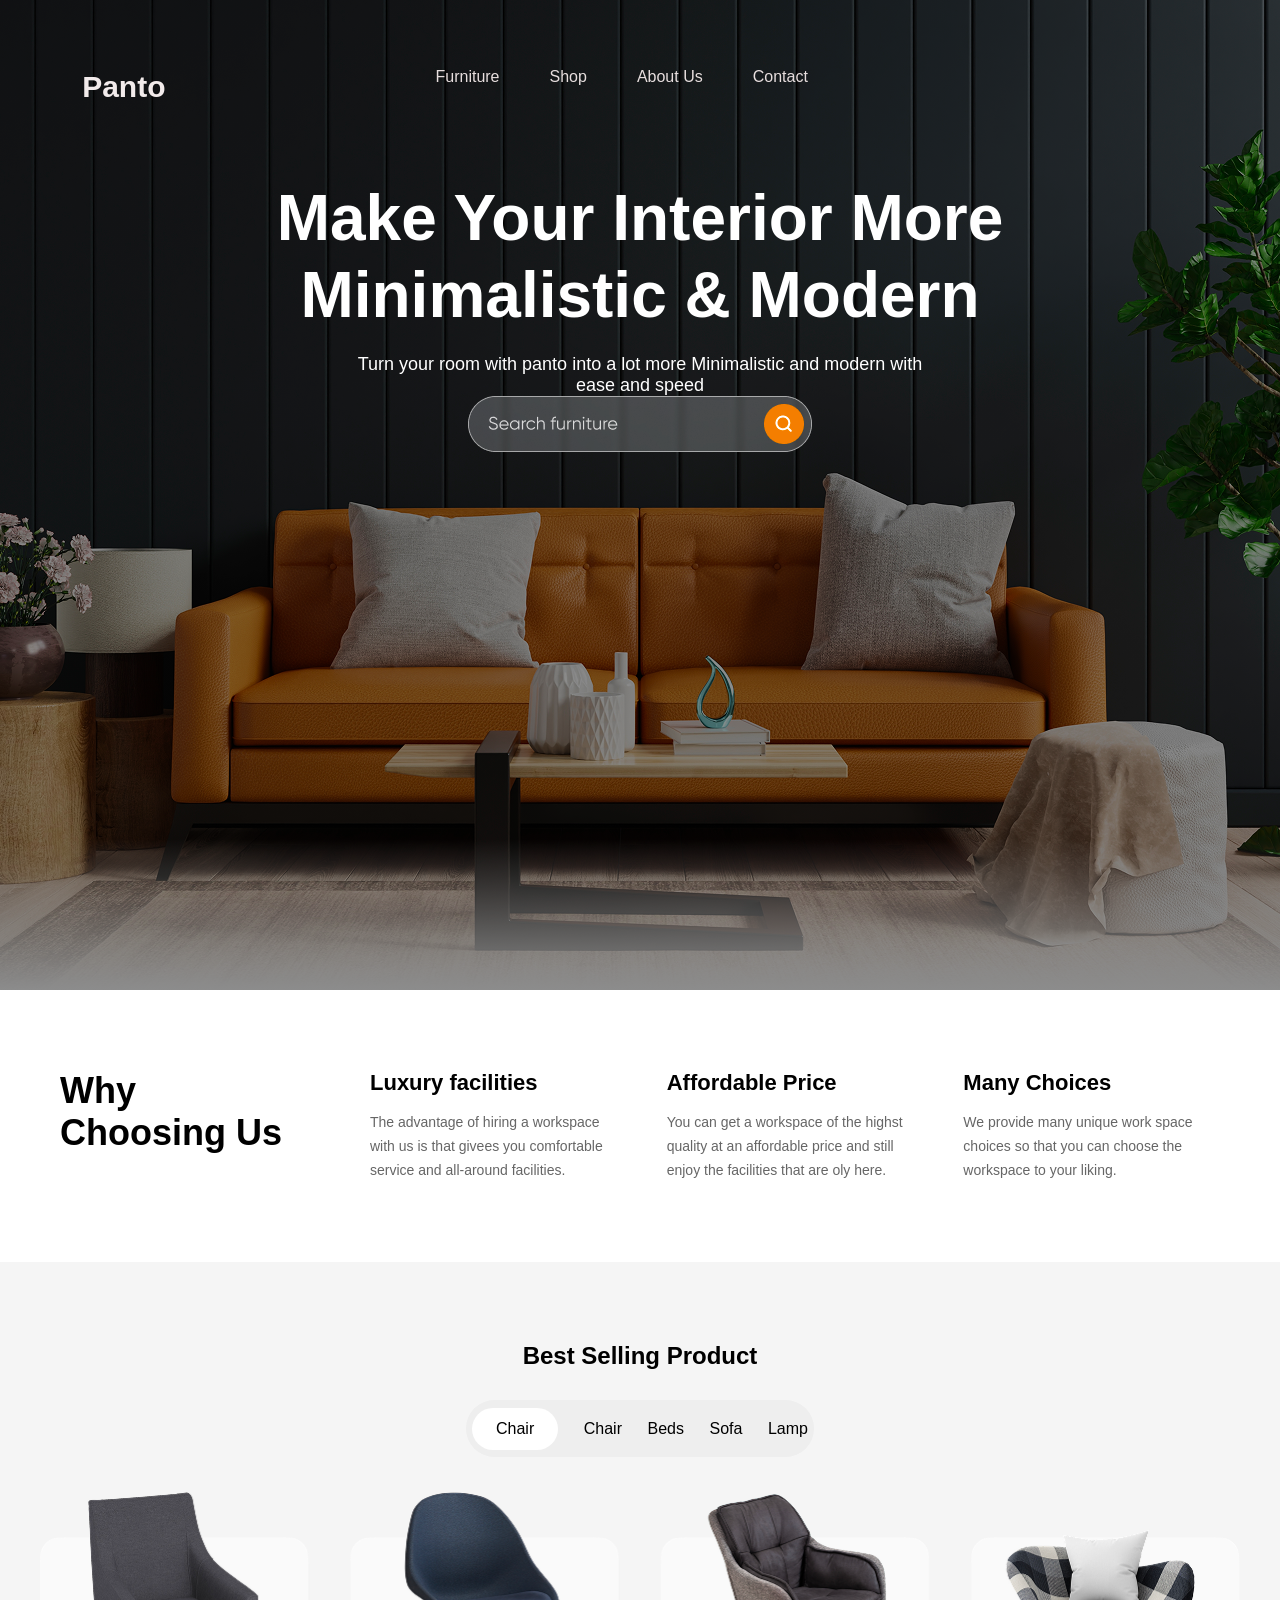
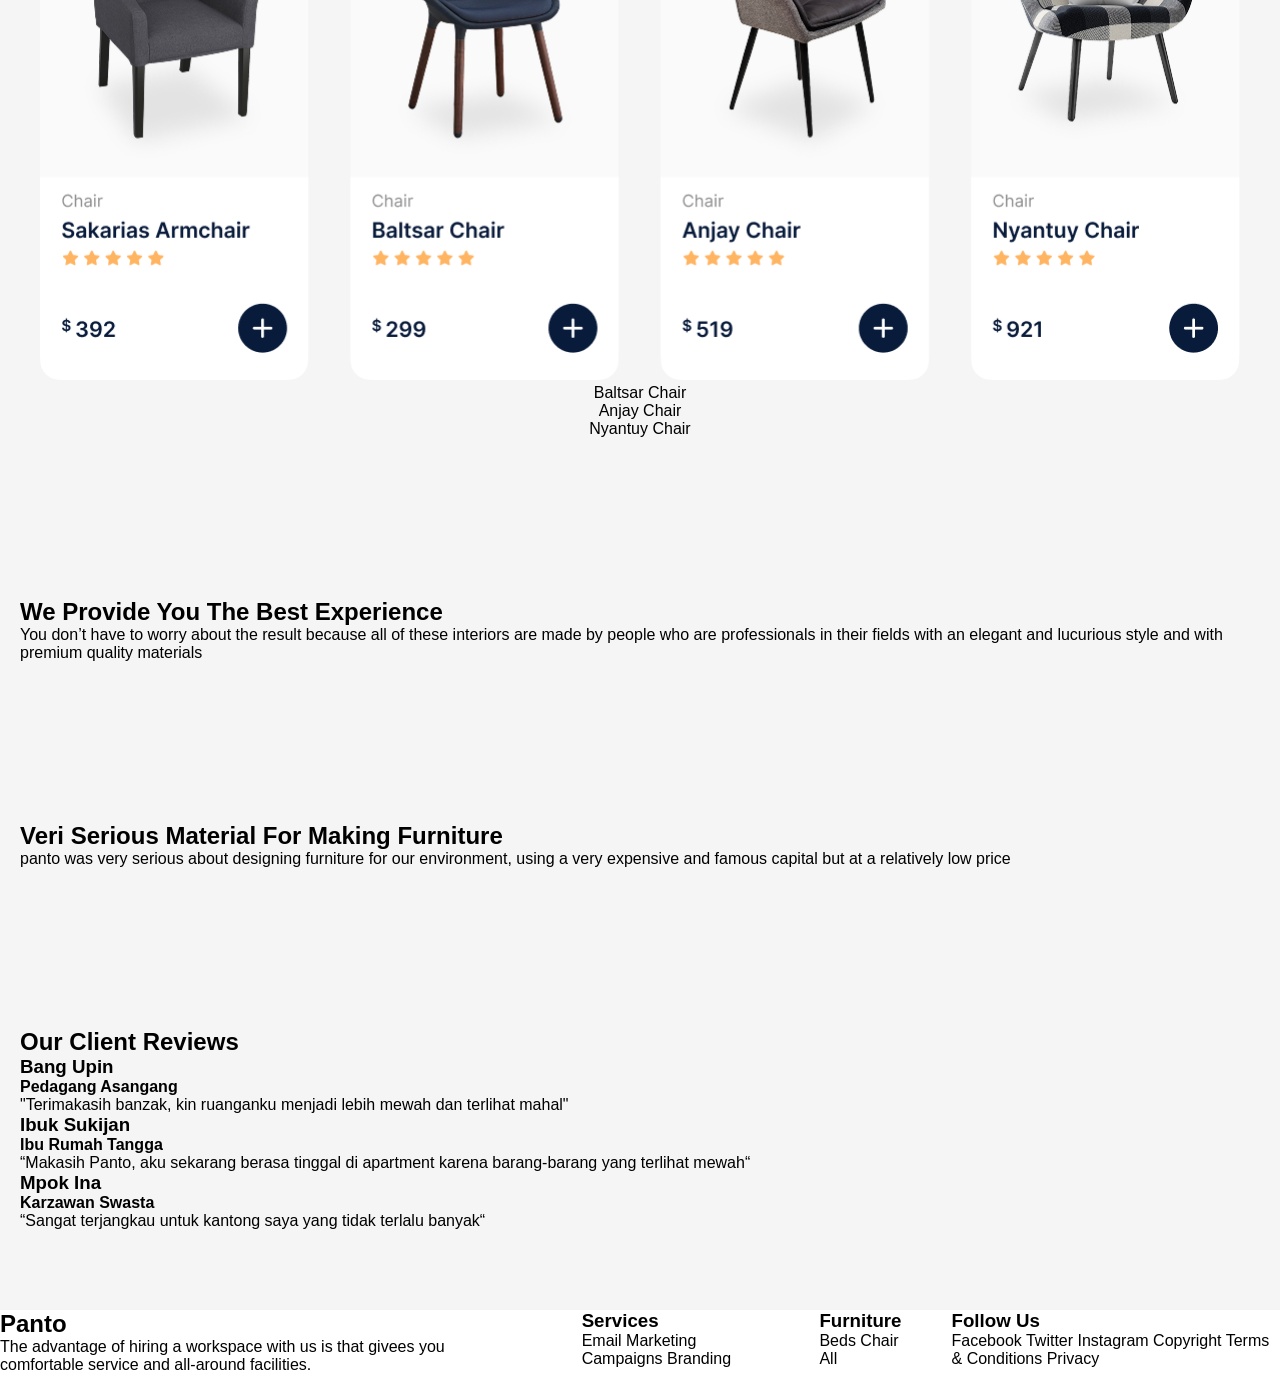
==== landing_page.html @ 66ce8081 "Create hero and products sections" ====
<!DOCTYPE html>
<html lang="en">
<head>
    <meta charset="UTF-8">
    <meta name="viewport" content="width=device-width, initial-scale=1.0">
    <title>Panto</title>
    <link rel="stylesheet" href="style.css">
</head>
<body>

<main>

  <section class="hero">

    <header class="site-header">

      <h2 class="logo">Panto</h2>

      <nav>
        <a href="#">Furniture</a>
        <a href="#">Shop</a>
        <a href="#">About Us</a>
        <a href="#">Contact</a>
      </nav>

    </header>

    <h1>Make Your Interior More Minimalistic & Modern</h1>

    <p>
      Turn your room with panto into a lot more Minimalistic and modern with ease and speed
    </p>

    <div class="hero-search">
      <img src="search.png" alt="Search">
    </div>

  </section>
  
  <section class="why">
        <h2>Why Choosing Us</h2>
    <div class="why-container">
    <div>
        <h3>Luxury facilities</h3>
        <p>The advantage of hiring a workspace with us is that givees you comfortable service and all-around facilities.</p>
    </div>
    <div>
        <h3>Affordable Price</h3>
        <p>You can get a workspace of the highst quality at an affordable price and still enjoy the facilities that are oly here.</p>
    </div>
    <div>
        <h3>Many Choices</h3>
        <p>We provide many unique work space choices so that you can choose the workspace to your liking.</p>
    </div>
  </section>
  <section class="products">
        <h2>Best Selling Product</h2>
    <div class="products-categories">
    <span class="active">Chair</span>
    <span>Chair</span>
    <span>Beds</span>
    <span>Sofa</span>
    <span>Lamp</span>
  </div>
    <div class="products-image">
    <img src="chairs.png" alt="Products">
  </div>
  <div class="product-card">
      <p>Baltsar Chair</p>
    </div>

    <div class="product-card">
      <p>Anjay Chair</p>
    </div>

    <div class="product-card">
      <p>Nyantuy Chair</p>
    </div>
  </div>
</section>
  </section>
  <section class="experience">
        <h2>We Provide You The Best Experience</h2>
    <div class="experience-container">
        <p>You don’t have to worry about the result because all of these interiors are made by people who are professionals in their fields with an elegant and lucurious style and with premium quality materials</p>
    </div>
    </section>
  <section class="materials">
        <h2>Veri Serious Material For Making Furniture</h2>
    <div class="materials-container">
        <p>panto was very serious about designing furniture for our environment, using a very expensive and famous capital but at a relatively low price</p>
    </div>
</section>
  <section class="testimonials">
        <h2>Our Client Reviews</h2>
    <div class="testimonials-container">
    <div class="testimonial-card">
        <h3>Bang Upin</h3>
    <h4>Pedagang Asangang</h4>
        <p>"Terimakasih banzak, kin ruanganku menjadi lebih mewah dan terlihat mahal"</p>
    </div>
     <div class="testimonial-card">
        <h3>Ibuk Sukijan</h3>
        <h4>Ibu Rumah Tangga</h4>
        <p>“Makasih Panto, aku sekarang berasa tinggal di apartment karena barang-barang yang terlihat mewah“</p>
   </div>
        <div class="testimonial-card">
        <h3>Mpok Ina</h3>
        <h4>Karzawan Swasta</h4>
        <p>“Sangat terjangkau untuk kantong saya yang tidak terlalu banyak“</p>
    </div>
    </div>
    </section>
    
</main>

<footer>
<div class="footer-container">
<div class="footer-column">   
    <h2>Panto</h2>
    <p>The advantage of hiring a workspace with us is that givees you comfortable service and all-around facilities.</p> 
</div>
<div class="footer-column">
    <h3>Services</h3>
    <p>Email
       Marketing
       Campaigns 
       Branding
    </p>
</div>
 <div class="footer-column">  
<h3>Furniture</h3>
    <p>Beds
       Chair
       All
    </p>
</div>    
<div class="footer-column">  
    <h3>Follow Us</h3>
    <p>Facebook
    Twitter
    Instagram
    Copyright
    Terms & Conditions
    Privacy
    </p>
</div> 
</div> 
</footer>

</body>
</html>
---- style.css ----
* {
  margin: 0;
  padding: 0;
  box-sizing: border-box;
}

body {
  font-family: Arial, sans-serif;
}

.logo {
  font-size: 30px;
  font-weight: bold;
  color: rgb(242, 235, 235);
  position: relative;
  top: 10px;
  left: -330px;
  
}

.site-header {
  position: absolute;
  top: 60px;
  left: -10;
  width: 100%;
  display: flex;
  justify-content: center;
  align-items: center;
  padding: 0 80px;
  z-index: 10;
}

.site-header nav {
  display: flex;
  gap: 50px;
  position: relative;
  left: -60px;
}

.site-header a {
  text-decoration: none;
  color: rgb(231, 222, 222);
  font-size: 16px;
}

.hero {
  position: relative;

  background-image: linear-gradient(
      rgba(0, 0, 0, 0.45),
      rgba(0, 0, 0, 0.45)
    ),
    url("hero.png");

  background-size: 120;
  background-position: center bottom;

  color: white;
  text-align: center;

  min-height: 110vh;

  display: flex;
  flex-direction: column;
  justify-content: flex-start;
  align-items: center;

  padding-top: 180px;
}

.hero h1 {
  font-size: 64px;
  max-width: 800px;
  margin: 0 auto;
  line-height: 1.2;
}

.hero p {
  margin-top: 20px;
  font-size: 18px;
  max-width: 600px;
  margin-left: auto;
  margin-right: auto;
}

.why {
  padding: 80px 60px;
  background-color: white;
  display: flex;
  align-items: flex-start;
  gap: 60px;
}

.why h2 {
  font-size: 36px;
  width: 250px;
  text-align: left;
}

.why-container h3 {
  margin-bottom: 15px;
  font-size: 22px;
}

.why-container {
  display: flex;
  gap: 40px;
  flex: 1;
  margin-top: 0;
}

.why-container div {
  background-color: transparent;
  padding: 0;
  border-radius: 0;
  flex: 1;
}

.why-container p {
  font-size: 14px;
  line-height: 1.7;
  color: #666;
}

.products {
  padding: 80px 20px;
  background-color: #f5f5f5;
  text-align: center;
}

.products-categories {
  display: flex;
  justify-content: space-between;
  align-items: center;
  width: 348px;
  height: 57px;
  background-color: #eeeeee;
  margin: 30px auto;
  padding: 6px;
  border-radius: 50px;
}

.products-categories .active {
  background-color: white;
  padding: 12px 24px;
  border-radius: 30px;
}

.products-image img {
  width: 100%;
  max-width: 1200px;
}

.experience {
  padding: 80px 20px;
  background-color: #f5f5f5;
}

.materials {
  padding: 80px 20px;
  background-color: #f5f5f5;
}

.testimonials {
  padding: 80px 20px;
  background-color: #f5f5f5;
}

.footer-container {
  display: flex;
  gap: 50px;
}
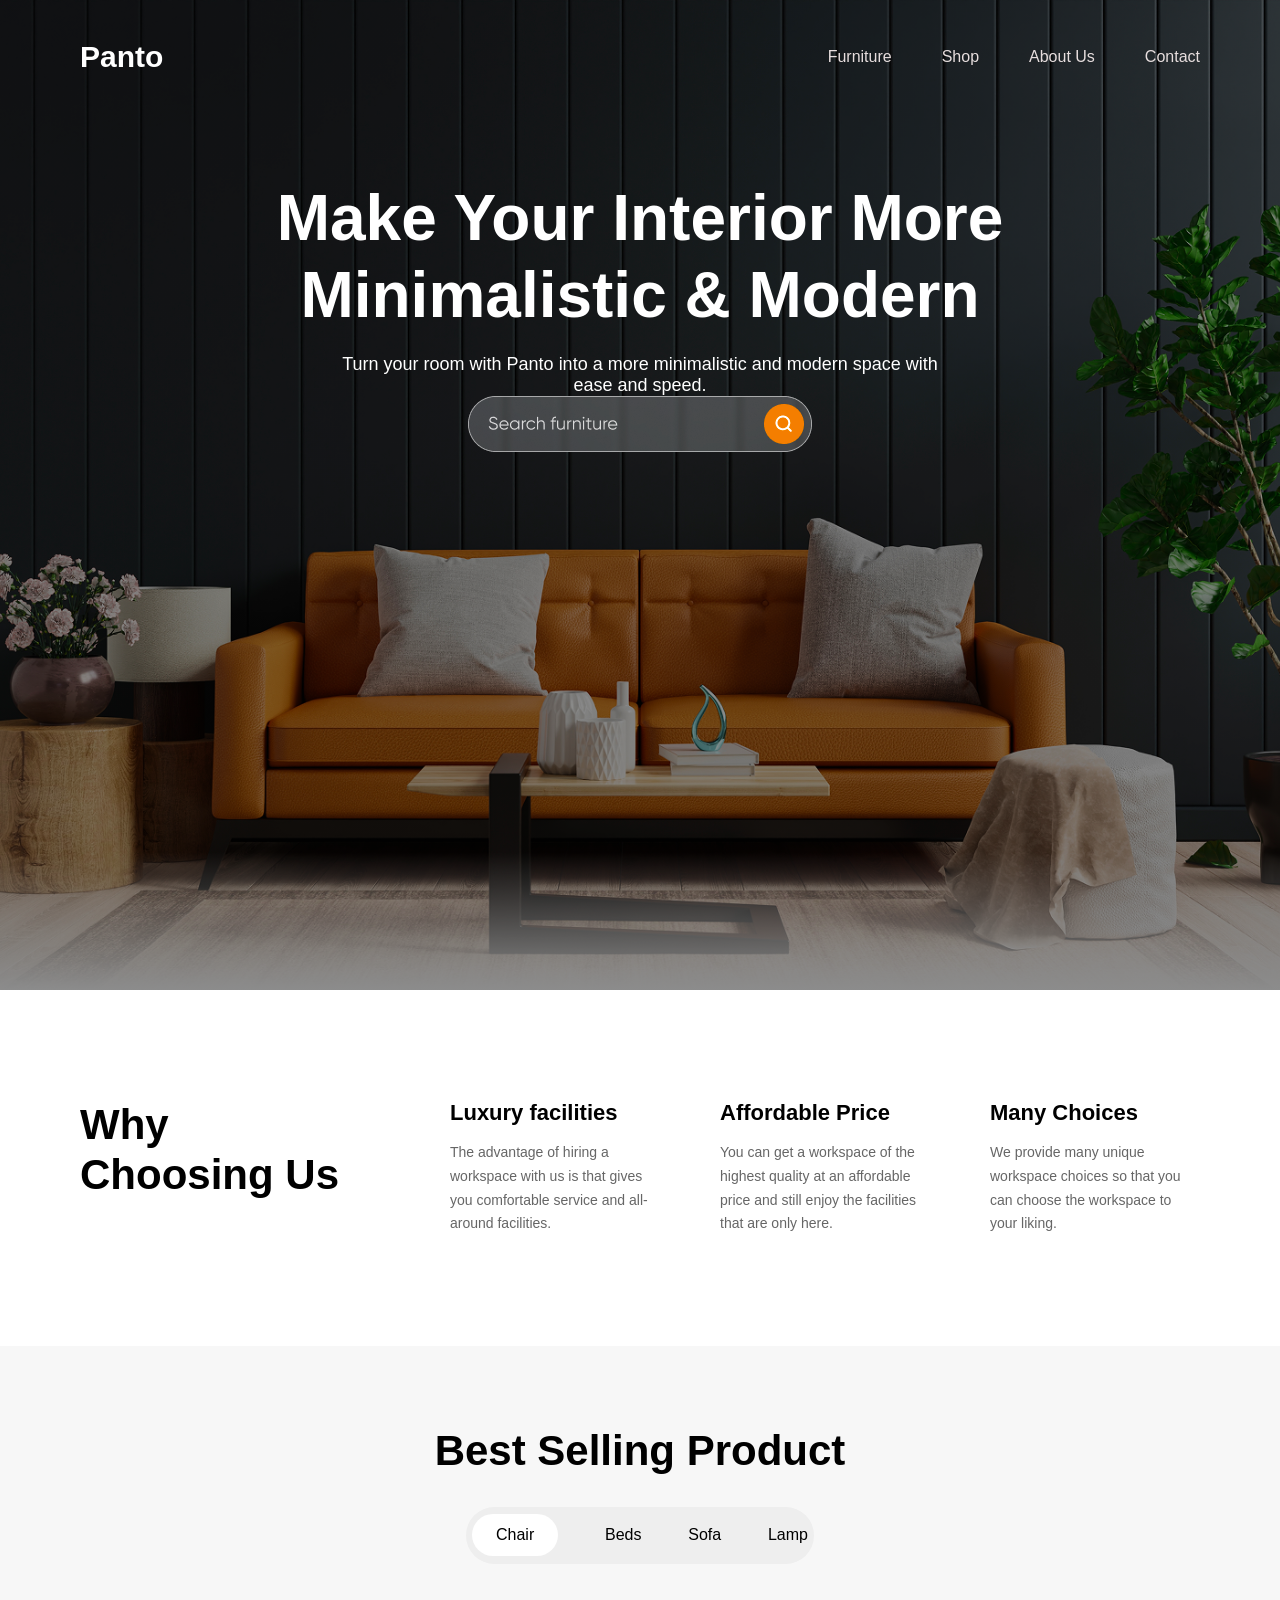
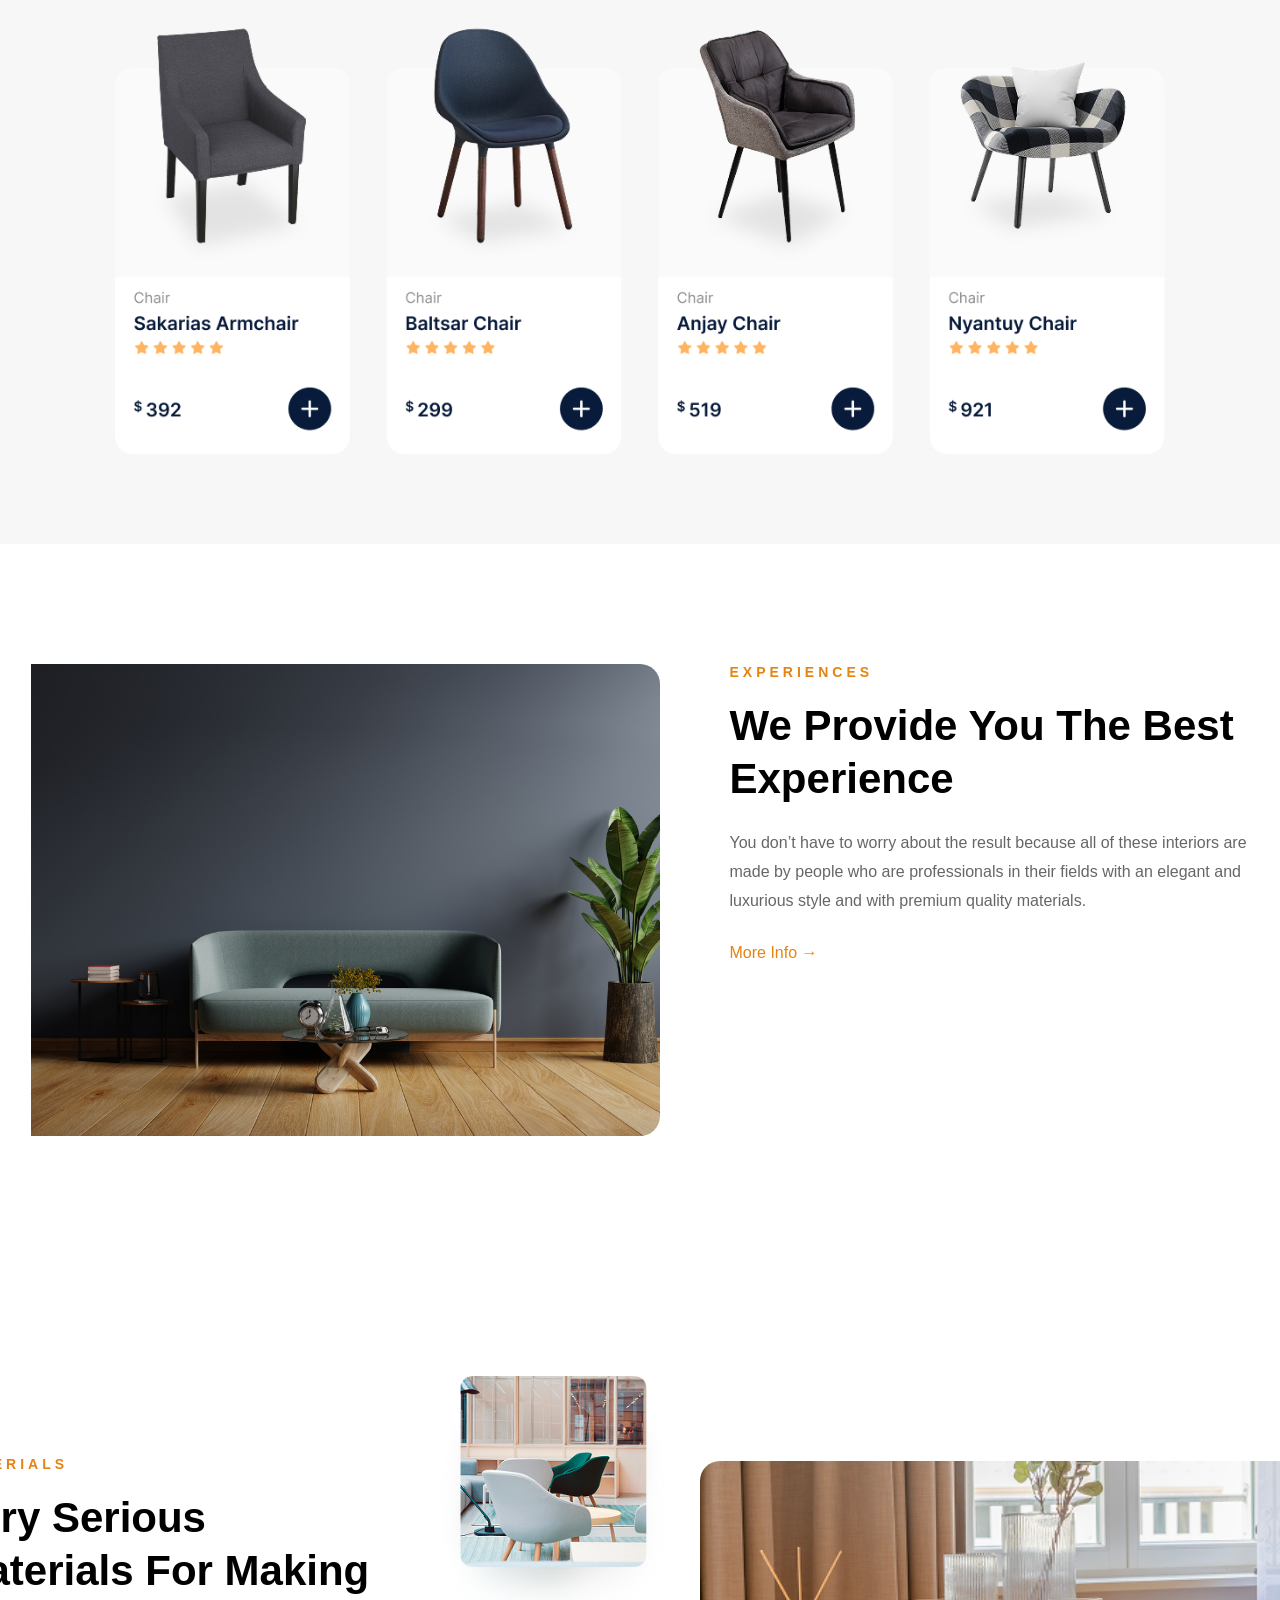
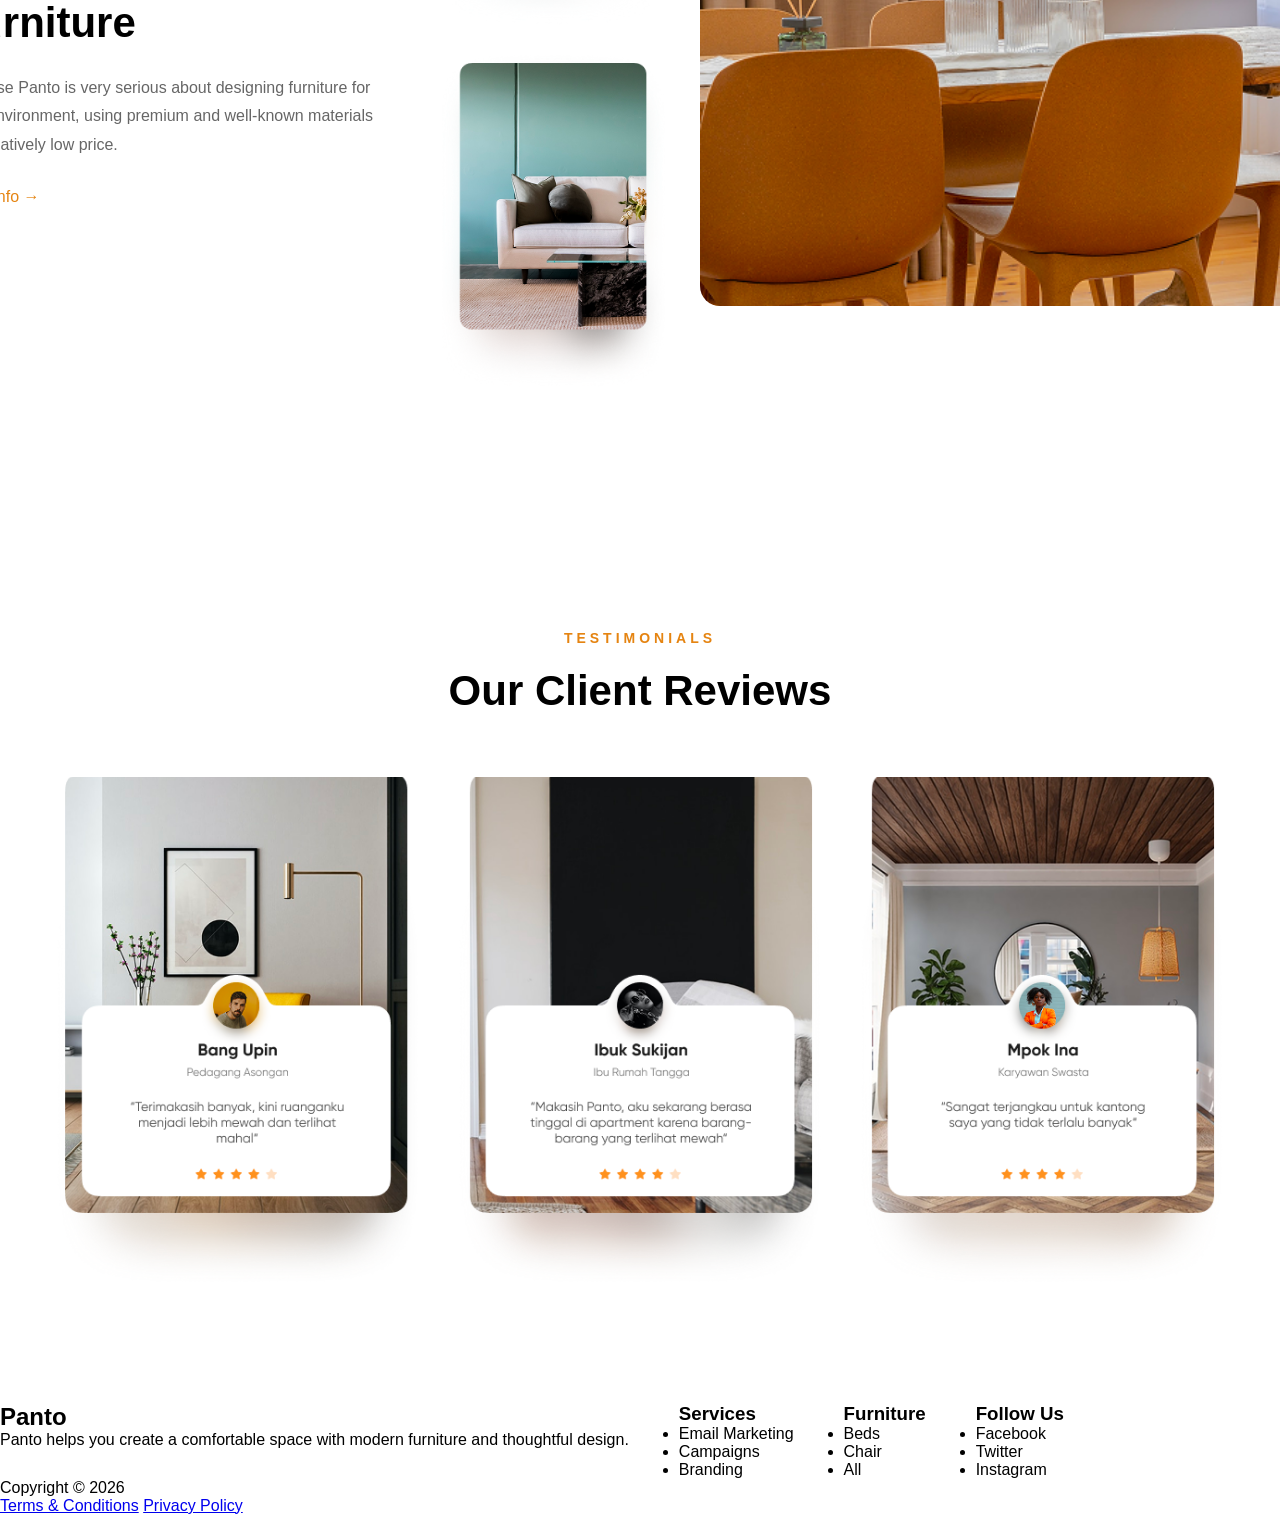
==== commit 5c8b81bd: "Build responsive Panto landing sections" ====
--- a/landing_page.html
+++ b/landing_page.html
@@ -28,7 +28,7 @@
     <h1>Make Your Interior More Minimalistic & Modern</h1>
 
     <p>
-      Turn your room with panto into a lot more Minimalistic and modern with ease and speed
+      Turn your room with Panto into a more minimalistic and modern space with ease and speed.
     </p>
 
     <div class="hero-search">
@@ -38,114 +38,125 @@
   </section>
   
   <section class="why">
-        <h2>Why Choosing Us</h2>
-    <div class="why-container">
+  <h2>Why Choosing Us</h2>
+
+  <div class="why-container">
     <div>
-        <h3>Luxury facilities</h3>
-        <p>The advantage of hiring a workspace with us is that givees you comfortable service and all-around facilities.</p>
+      <h3>Luxury facilities</h3>
+      <p>The advantage of hiring a workspace with us is that gives you comfortable service and all-around facilities.</p>
     </div>
+
     <div>
-        <h3>Affordable Price</h3>
-        <p>You can get a workspace of the highst quality at an affordable price and still enjoy the facilities that are oly here.</p>
+      <h3>Affordable Price</h3>
+      <p>You can get a workspace of the highest quality at an affordable price and still enjoy the facilities that are only here.</p>
     </div>
+
     <div>
-        <h3>Many Choices</h3>
-        <p>We provide many unique work space choices so that you can choose the workspace to your liking.</p>
+      <h3>Many Choices</h3>
+      <p>We provide many unique workspace choices so that you can choose the workspace to your liking.</p>
     </div>
-  </section>
+  </div>
+</section>
   <section class="products">
-        <h2>Best Selling Product</h2>
-    <div class="products-categories">
+  <h2>Best Selling Product</h2>
+
+  <div class="products-categories">
     <span class="active">Chair</span>
-    <span>Chair</span>
     <span>Beds</span>
     <span>Sofa</span>
     <span>Lamp</span>
   </div>
-    <div class="products-image">
+
+  <div class="products-image">
     <img src="chairs.png" alt="Products">
   </div>
-  <div class="product-card">
-      <p>Baltsar Chair</p>
+</section>
+  <section class="experience">
+  <div class="experience-image">
+    <img src="experience.jpg" alt="Interior with sofa">
+  </div>
+
+  <div class="experience-content">
+    <span>EXPERIENCES</span>
+    <h2>We Provide You The Best Experience</h2>
+    <p>You don’t have to worry about the result because all of these interiors are made by people who are professionals in their fields with an elegant and luxurious style and with premium quality materials.</p>
+    <a href="#">More Info →</a>
+  </div>
+</section>
+  <section class="materials">
+  <div class="materials-content">
+    <span>MATERIALS</span>
+    <h2>Very Serious Materials For Making Furniture</h2>
+    <p>Because Panto is very serious about designing furniture for your environment, using premium and well-known materials at a relatively low price.</p>
+    <a href="#">More Info →</a>
+  </div>
+
+  <div class="materials-images">
+    <div class="materials-small-images">
+      <img src="materials_white_chair.png" alt="White chair interior">
+      <img src="materials_sofa.png" alt="Sofa interior">
     </div>
 
-    <div class="product-card">
-      <p>Anjay Chair</p>
-    </div>
-
-    <div class="product-card">
-      <p>Nyantuy Chair</p>
-    </div>
+    <img class="materials-large-image" src="materials_brown_chair.png" alt="Dining room with brown chairs">
   </div>
 </section>
-  </section>
-  <section class="experience">
-        <h2>We Provide You The Best Experience</h2>
-    <div class="experience-container">
-        <p>You don’t have to worry about the result because all of these interiors are made by people who are professionals in their fields with an elegant and lucurious style and with premium quality materials</p>
-    </div>
-    </section>
-  <section class="materials">
-        <h2>Veri Serious Material For Making Furniture</h2>
-    <div class="materials-container">
-        <p>panto was very serious about designing furniture for our environment, using a very expensive and famous capital but at a relatively low price</p>
-    </div>
-</section>
-  <section class="testimonials">
-        <h2>Our Client Reviews</h2>
-    <div class="testimonials-container">
-    <div class="testimonial-card">
-        <h3>Bang Upin</h3>
-    <h4>Pedagang Asangang</h4>
-        <p>"Terimakasih banzak, kin ruanganku menjadi lebih mewah dan terlihat mahal"</p>
-    </div>
-     <div class="testimonial-card">
-        <h3>Ibuk Sukijan</h3>
-        <h4>Ibu Rumah Tangga</h4>
-        <p>“Makasih Panto, aku sekarang berasa tinggal di apartment karena barang-barang yang terlihat mewah“</p>
-   </div>
-        <div class="testimonial-card">
-        <h3>Mpok Ina</h3>
-        <h4>Karzawan Swasta</h4>
-        <p>“Sangat terjangkau untuk kantong saya yang tidak terlalu banyak“</p>
-    </div>
-    </div>
-    </section>
+ <section class="testimonials">
+  <span>TESTIMONIALS</span>
+  <h2>Our Client Reviews</h2>
+
+  <div class="testimonials-container">
+    <img src="testimonials_bang_upin.png" alt="Bang Upin review">
+    <img src="testimonials_ibuk_sukijan.png" alt="Ibuk Sukijan review">
+    <img src="testimonials_mpok_ina.png" alt="Mpok Ina review">
+  </div>
+</section> 
     
 </main>
 
 <footer>
 <div class="footer-container">
 <div class="footer-column">   
-    <h2>Panto</h2>
-    <p>The advantage of hiring a workspace with us is that givees you comfortable service and all-around facilities.</p> 
+  <h2>Panto</h2>
+  <p>Panto helps you create a comfortable space with modern furniture and thoughtful design.</p> 
 </div>
 <div class="footer-column">
-    <h3>Services</h3>
-    <p>Email
-       Marketing
-       Campaigns 
-       Branding
-    </p>
+  <h3>Services</h3>
+
+  <ul>
+    <li>Email Marketing</li>
+    <li>Campaigns</li>
+    <li>Branding</li>
+  </ul>
 </div>
  <div class="footer-column">  
-<h3>Furniture</h3>
-    <p>Beds
-       Chair
-       All
-    </p>
-</div>    
+  <h3>Furniture</h3>
+
+  <ul>
+    <li>Beds</li>
+    <li>Chair</li>
+    <li>All</li>
+  </ul>
+</div>
 <div class="footer-column">  
-    <h3>Follow Us</h3>
-    <p>Facebook
-    Twitter
-    Instagram
-    Copyright
-    Terms & Conditions
-    Privacy
-    </p>
+  <h3>Follow Us</h3>
+
+  <ul>
+    <li>Facebook</li>
+    <li>Twitter</li>
+    <li>Instagram</li>
+  </ul>
+</div>
 </div> 
-</div> 
+
+<div class="footer-bottom">
+  <p>Copyright © 2026</p>
+
+  <div>
+    <a href="#">Terms & Conditions</a>
+    <a href="#">Privacy Policy</a>
+  </div>
+</div>
+
 </footer>
 
 </body>
--- a/style.css
+++ b/style.css
@@ -8,33 +8,27 @@
   font-family: Arial, sans-serif;
 }
 
+.site-header {
+  position: absolute;
+  top: 40px;
+  left: 0;
+  width: 100%;
+  padding: 0 80px;
+  display: flex;
+  justify-content: space-between;
+  align-items: center;
+  z-index: 10;
+}
+
 .logo {
   font-size: 30px;
   font-weight: bold;
-  color: rgb(242, 235, 235);
-  position: relative;
-  top: 10px;
-  left: -330px;
-  
-}
-
-.site-header {
-  position: absolute;
-  top: 60px;
-  left: -10;
-  width: 100%;
-  display: flex;
-  justify-content: center;
-  align-items: center;
-  padding: 0 80px;
-  z-index: 10;
+  color: white;
 }
 
 .site-header nav {
   display: flex;
   gap: 50px;
-  position: relative;
-  left: -60px;
 }
 
 .site-header a {
@@ -52,7 +46,7 @@
     ),
     url("hero.png");
 
-  background-size: 120;
+  background-size: cover;
   background-position: center bottom;
 
   color: white;
@@ -83,17 +77,20 @@
   margin-right: auto;
 }
 
+
+
 .why {
-  padding: 80px 60px;
+  padding: 110px 80px;
   background-color: white;
   display: flex;
   align-items: flex-start;
-  gap: 60px;
+  gap: 90px;
 }
 
 .why h2 {
-  font-size: 36px;
-  width: 250px;
+  font-size: 42px;
+  line-height: 1.2;
+  width: 280px;
   text-align: left;
 }
 
@@ -104,7 +101,7 @@
 
 .why-container {
   display: flex;
-  gap: 40px;
+  gap: 60px;
   flex: 1;
   margin-top: 0;
 }
@@ -123,9 +120,15 @@
 }
 
 .products {
-  padding: 80px 20px;
-  background-color: #f5f5f5;
+  padding: 80px 20px 90px;
+  background-color: #f7f7f7;
   text-align: center;
+}
+
+.products h2 {
+  font-size: 42px;
+  line-height: 1.2;
+  margin-bottom: 30px;
 }
 
 .products-categories {
@@ -135,7 +138,7 @@
   width: 348px;
   height: 57px;
   background-color: #eeeeee;
-  margin: 30px auto;
+  margin: 0 auto 60px;
   padding: 6px;
   border-radius: 50px;
 }
@@ -148,22 +151,170 @@
 
 .products-image img {
   width: 100%;
-  max-width: 1200px;
+  max-width: 1050px;
+  display: block;
+  margin: 0 auto;
 }
 
 .experience {
-  padding: 80px 20px;
-  background-color: #f5f5f5;
+  padding: 120px 80px;
+  background-color: white;
+  display: flex;
+  align-items: flex-start;
+  justify-content: center;
+  gap: 70px;
+}
+
+.experience-image {
+  flex: 0 0 629px;
+}
+
+.experience-image img {
+  width: 100%;
+  max-width: 629px;
+  display: block;
+  border-radius: 0 20px 20px 0;
+}
+
+.experience-content {
+  flex: 0 0 520px;
+}
+
+.experience-content span {
+  display: block;
+  margin-bottom: 20px;
+  color: #e58411;
+  font-size: 14px;
+  font-weight: bold;
+  letter-spacing: 4px;
+}
+
+.experience-content h2 {
+  font-size: 42px;
+  line-height: 1.25;
+  margin-bottom: 24px;
+}
+
+.experience-content p {
+  font-size: 16px;
+  line-height: 1.8;
+  color: #666;
+  margin-bottom: 28px;
+}
+
+.experience-content a {
+  color: #e58411;
+  text-decoration: none;
+  font-size: 16px;
 }
 
 .materials {
-  padding: 80px 20px;
-  background-color: #f5f5f5;
+  padding: 120px 40px;
+  background-color: white;
+  display: flex;
+  align-items: flex-start;
+  justify-content: center;
+  gap: 60px;
+}
+
+.materials-content {
+  flex: 0 0 430px;
+  padding-top: 80px;
+}
+
+.materials-content span {
+  display: block;
+  margin-bottom: 20px;
+  color: #e58411;
+  font-size: 14px;
+  font-weight: bold;
+  letter-spacing: 4px;
+}
+
+.materials-content h2 {
+  font-size: 42px;
+  line-height: 1.25;
+  margin-bottom: 24px;
+}
+
+.materials-content p {
+  font-size: 16px;
+  line-height: 1.8;
+  color: #666;
+  margin-bottom: 28px;
+}
+
+.materials-content a {
+  color: #e58411;
+  text-decoration: none;
+  font-size: 16px;
+}
+
+.materials-images {
+  display: flex;
+  align-items: center;
+  gap: 35px;
+}
+
+.materials-small-images {
+  display: flex;
+  flex-direction: column;
+  gap: 26px;
+}
+
+.materials-small-images img:first-child {
+  width: 223px;
+  height: 250px;
+  object-fit: cover;
+  border-radius: 16px;
+}
+
+.materials-small-images img:last-child {
+  width: 223px;
+  height: 338px;
+  object-fit: cover;
+  border-radius: 16px;
+}
+
+.materials-large-image {
+  width: 629px;
+  height: 445px;
+  object-fit: cover;
+  border-radius: 20px 0 0 20px;
 }
 
 .testimonials {
-  padding: 80px 20px;
-  background-color: #f5f5f5;
+  padding: 120px 40px;
+  background-color: white;
+  text-align: center;
+}
+
+.testimonials > span {
+  display: block;
+  margin-bottom: 20px;
+  color: #e58411;
+  font-size: 14px;
+  font-weight: bold;
+  letter-spacing: 4px;
+}
+
+.testimonials h2 {
+  font-size: 42px;
+  line-height: 1.2;
+  margin-bottom: 60px;
+}
+
+.testimonials-container {
+  display: flex;
+  justify-content: center;
+  gap: 32px;
+}
+
+.testimonials-container img {
+  width: 370px;
+  height: 506px;
+  object-fit: cover;
+  border-radius: 20px;
 }
 
 .footer-container {
@@ -171,3 +322,157 @@
   gap: 50px;
 }
 
+
+
+@media (max-width: 768px) {
+  .site-header {
+    padding: 0 24px;
+    top: 24px;
+  }
+
+  .site-header nav {
+    gap: 20px;
+  }
+
+  .site-header a {
+    font-size: 14px;
+  }
+
+  .hero {
+    min-height: 100vh;
+    padding-top: 150px;
+  }
+
+  .hero h1 {
+    font-size: 42px;
+    max-width: 90%;
+  }
+
+  .hero p {
+    font-size: 16px;
+    max-width: 90%;
+  }
+
+  .why {
+    padding: 70px 24px;
+    flex-direction: column;
+    gap: 40px;
+  }
+
+  .why h2 {
+    width: 100%;
+    font-size: 34px;
+  }
+
+  .why-container {
+    flex-direction: column;
+    gap: 32px;
+  }
+
+  .products {
+    padding: 60px 16px 70px;
+  }
+
+  .products h2 {
+    font-size: 34px;
+  }
+
+  .products-categories {
+    width: 100%;
+    max-width: 348px;
+    margin-bottom: 40px;
+  }
+
+  .products-categories span {
+    font-size: 14px;
+  }
+
+  .products-categories .active {
+    padding: 12px 20px;
+  }
+
+  .experience {
+    padding: 70px 24px;
+    flex-direction: column;
+    gap: 40px;
+  }
+
+  .experience-image {
+    flex: 0 0 auto;
+  }
+
+  .experience-image img {
+    max-width: 100%;
+    border-radius: 16px;
+  }
+
+  .experience-content {
+    flex: 0 0 auto;
+    max-width: 100%;
+  }
+
+  .experience-content h2 {
+    font-size: 34px;
+  }
+
+  .materials {
+    padding: 70px 24px;
+    flex-direction: column;
+    gap: 40px;
+  }
+
+  .materials-content {
+    flex: 0 0 auto;
+    padding-top: 0;
+  }
+
+  .materials-content h2 {
+    font-size: 34px;
+  }
+
+  .materials-images {
+    width: 100%;
+    flex-direction: column;
+    gap: 20px;
+  }
+
+  .materials-small-images {
+    width: 100%;
+    flex-direction: row;
+    gap: 16px;
+  }
+
+  .materials-small-images img:first-child,
+  .materials-small-images img:last-child {
+    width: 100%;
+    height: 220px;
+  }
+
+  .materials-large-image {
+    width: 100%;
+    height: auto;
+    border-radius: 16px;
+  }
+
+    .testimonials {
+    padding: 70px 24px;
+  }
+
+  .testimonials h2 {
+    font-size: 34px;
+    margin-bottom: 40px;
+  }
+
+  .testimonials-container {
+    flex-direction: column;
+    align-items: center;
+    gap: 24px;
+  }
+
+  .testimonials-container img {
+    width: 100%;
+    max-width: 370px;
+    height: auto;
+  }
+}
+
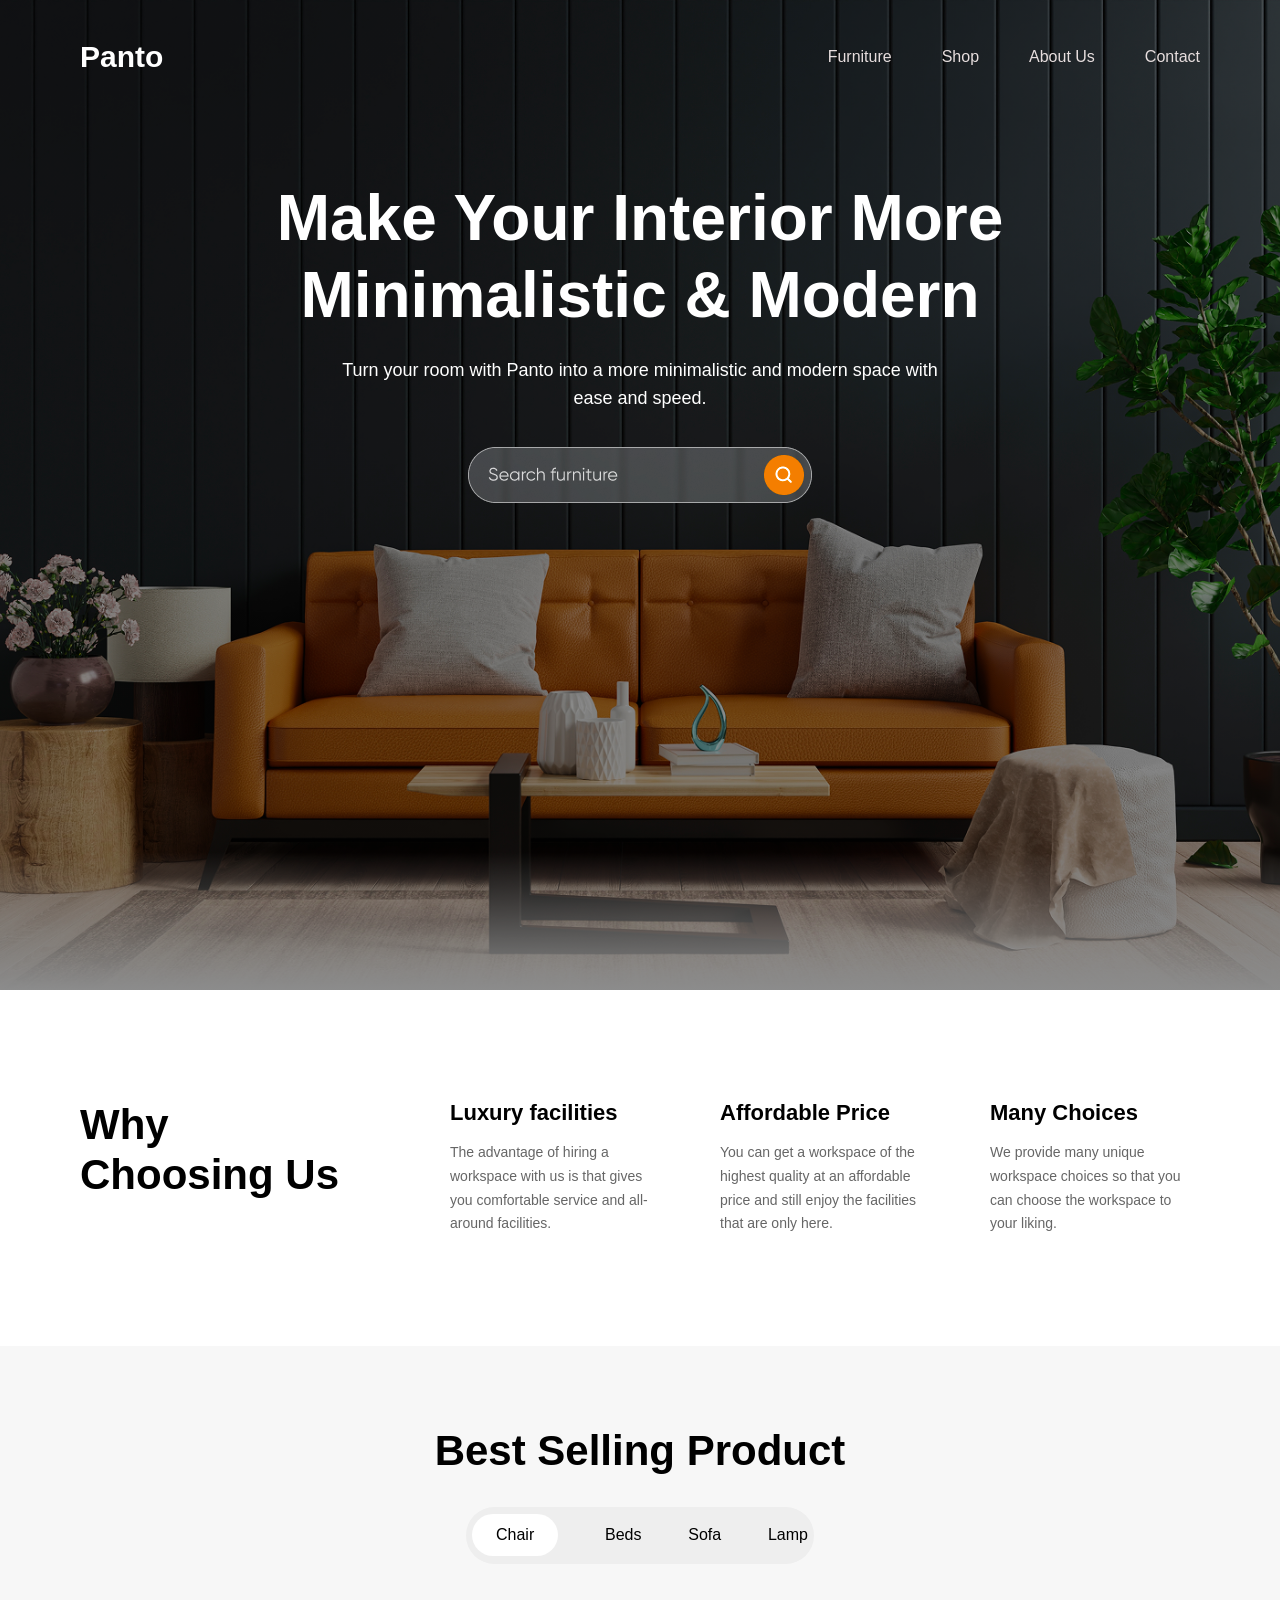
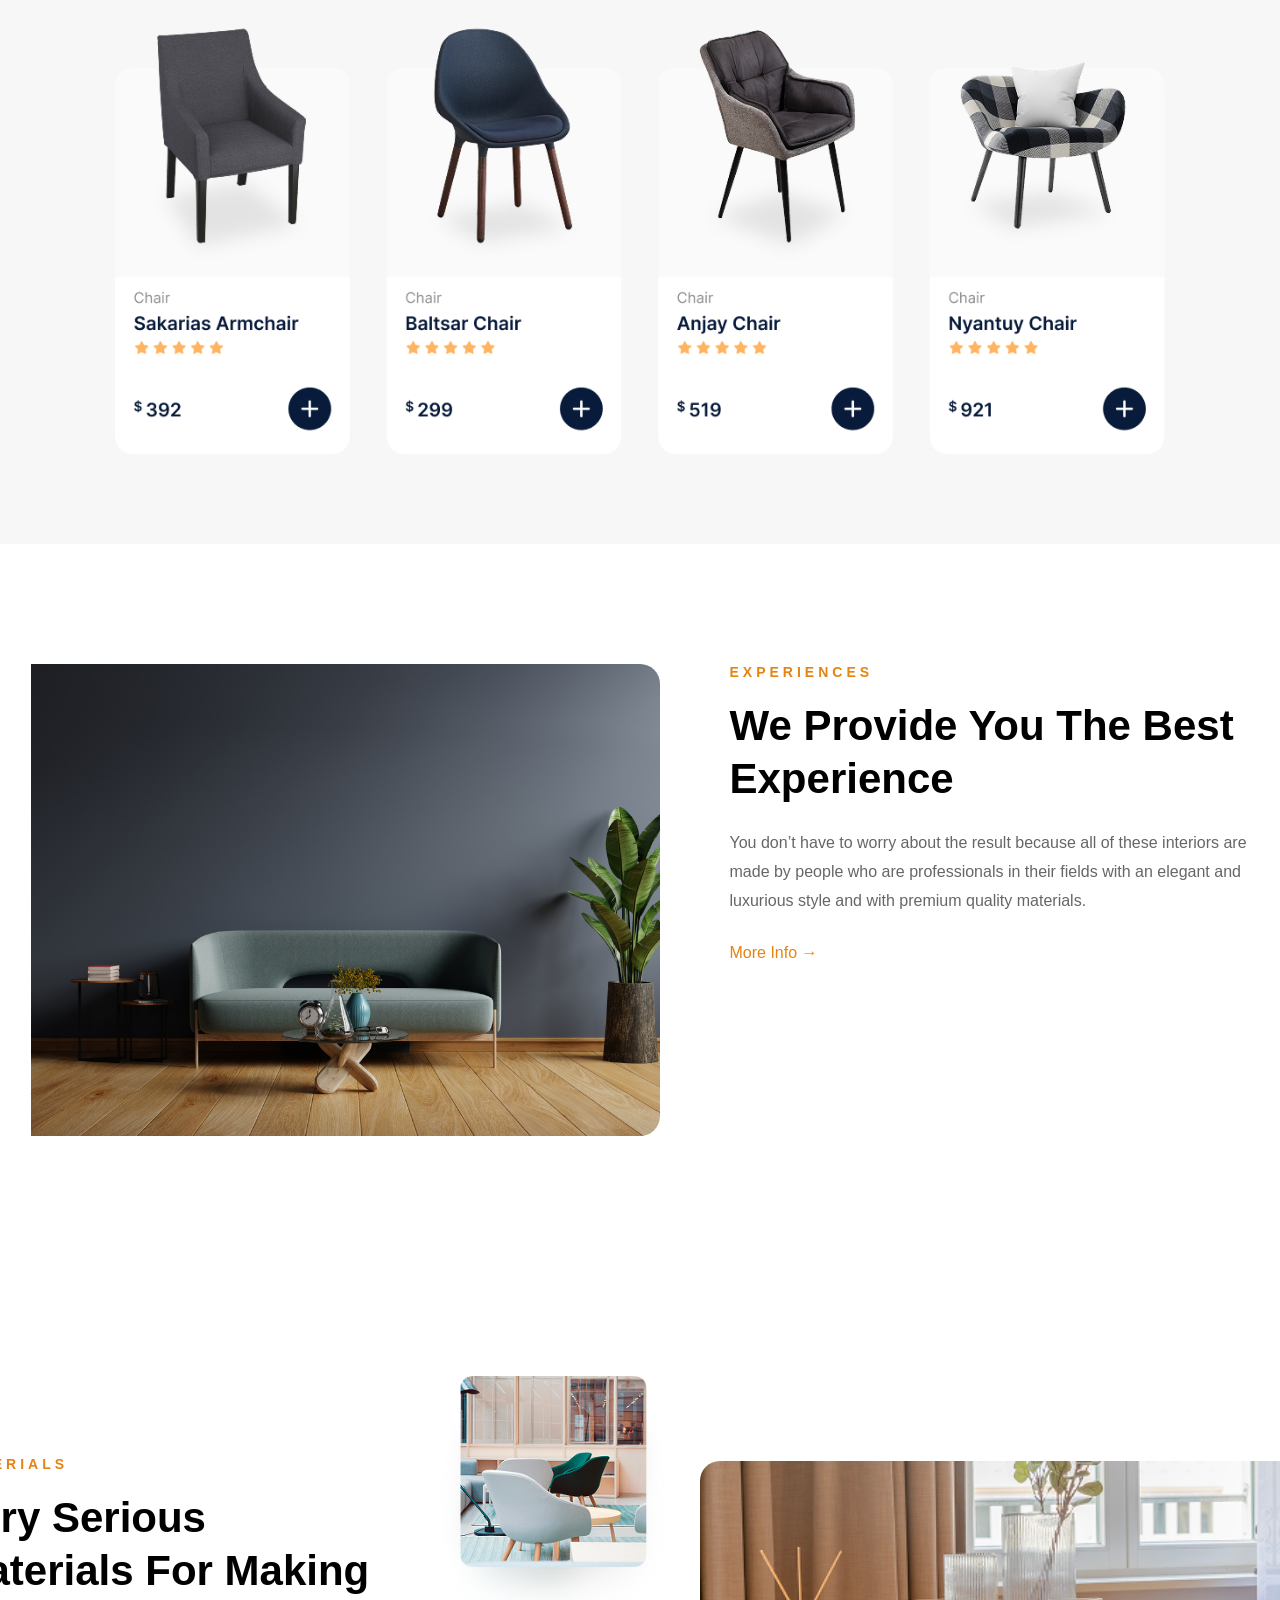
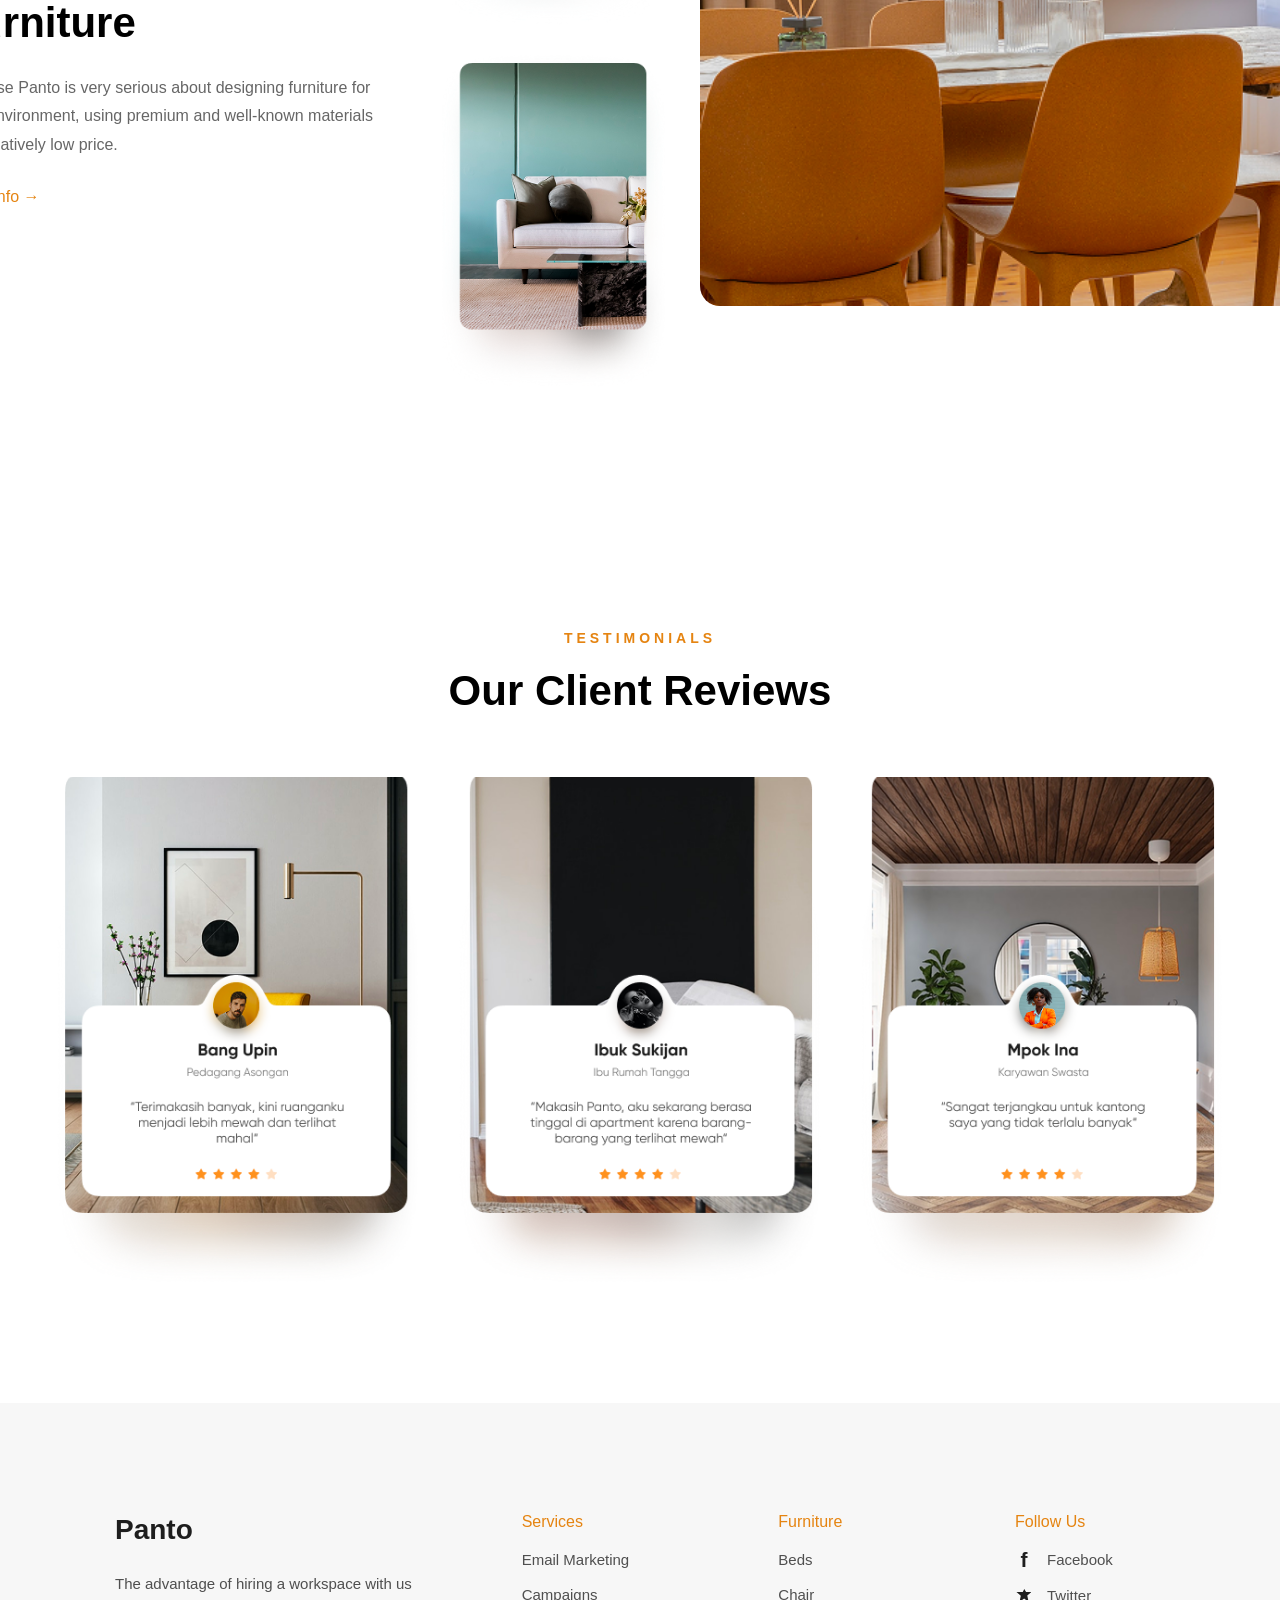
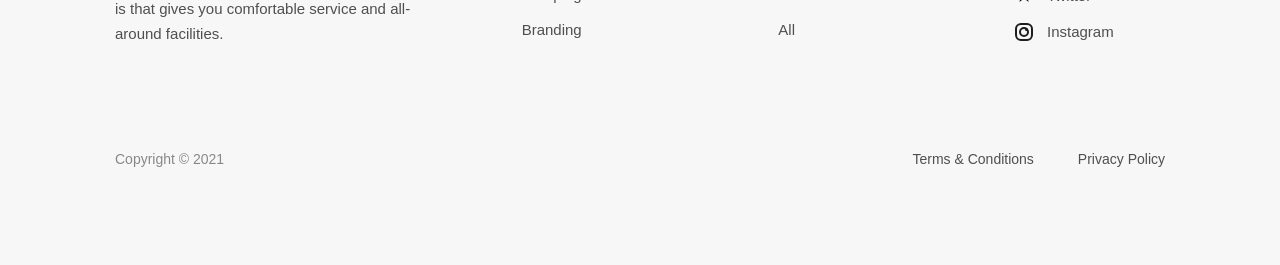
==== commit b5f34365: "Improve hero spacing and footer layout" ====
--- a/landing_page.html
+++ b/landing_page.html
@@ -117,7 +117,7 @@
 <div class="footer-container">
 <div class="footer-column">   
   <h2>Panto</h2>
-  <p>Panto helps you create a comfortable space with modern furniture and thoughtful design.</p> 
+  <p>The advantage of hiring a workspace with us is that gives you comfortable service and all-around facilities.</p> 
 </div>
 <div class="footer-column">
   <h3>Services</h3>
@@ -140,16 +140,16 @@
 <div class="footer-column">  
   <h3>Follow Us</h3>
 
-  <ul>
-    <li>Facebook</li>
-    <li>Twitter</li>
-    <li>Instagram</li>
+  <ul class="social-links">
+    <li><span class="social-icon facebook">f</span>Facebook</li>
+    <li><span class="social-icon twitter">t</span>Twitter</li>
+    <li><span class="social-icon instagram"></span>Instagram</li>
   </ul>
 </div>
 </div> 
 
 <div class="footer-bottom">
-  <p>Copyright © 2026</p>
+  <p>Copyright © 2021</p>
 
   <div>
     <a href="#">Terms & Conditions</a>
@@ -160,4 +160,4 @@
 </footer>
 
 </body>
-</html>+</html>
--- a/style.css
+++ b/style.css
@@ -70,13 +70,19 @@
 }
 
 .hero p {
-  margin-top: 20px;
+  margin-top: 22px;
+  margin-bottom: 34px;
   font-size: 18px;
-  max-width: 600px;
+  line-height: 1.6;
+  max-width: 620px;
   margin-left: auto;
   margin-right: auto;
 }
 
+.hero-search {
+  display: flex;
+  justify-content: center;
+}
 
 
 .why {
@@ -317,9 +323,135 @@
   border-radius: 20px;
 }
 
+footer {
+  min-height: 462px;
+  padding: 110px 80px 52px;
+  background-color: #f7f7f7;
+  color: #1e1e1e;
+}
+
 .footer-container {
-  display: flex;
-  gap: 50px;
+  display: grid;
+  grid-template-columns: 300px 150px 130px 150px;
+  justify-content: space-between;
+  gap: 60px;
+  max-width: 1050px;
+  margin: 0 auto;
+}
+
+.footer-column h2 {
+  font-size: 28px;
+  line-height: 1.2;
+  margin-bottom: 26px;
+}
+
+.footer-column h3 {
+  margin-bottom: 20px;
+  color: #e58411;
+  font-size: 16px;
+  font-weight: 500;
+}
+
+.footer-column p {
+  color: #4f4f4f;
+  font-size: 15px;
+  line-height: 1.65;
+}
+
+.footer-column ul {
+  list-style: none;
+}
+
+.footer-column li {
+  margin-bottom: 18px;
+  color: #4f4f4f;
+  font-size: 15px;
+}
+
+.footer-bottom {
+  max-width: 1050px;
+  margin: 92px auto 0;
+  display: flex;
+  justify-content: space-between;
+  align-items: center;
+  gap: 24px;
+}
+
+.footer-bottom p {
+  color: #888;
+  font-size: 14px;
+}
+
+.footer-bottom div {
+  display: flex;
+  gap: 44px;
+}
+
+.footer-bottom a {
+  color: #4f4f4f;
+  font-size: 14px;
+  text-decoration: none;
+}
+
+.social-links li {
+  display: flex;
+  align-items: center;
+  gap: 14px;
+}
+
+.social-icon {
+  width: 18px;
+  height: 18px;
+  display: inline-flex;
+  align-items: center;
+  justify-content: center;
+  flex: 0 0 18px;
+  color: #1e1e1e;
+  font-weight: 700;
+  line-height: 1;
+}
+
+.facebook {
+  font-family: Arial, sans-serif;
+  font-size: 21px;
+}
+
+.twitter {
+  position: relative;
+  font-size: 0;
+}
+
+.twitter::before {
+  content: "";
+  width: 15px;
+  height: 13px;
+  background-color: #1e1e1e;
+  clip-path: polygon(0 23%, 42% 23%, 52% 0, 64% 23%, 100% 23%, 72% 49%, 81% 100%, 51% 72%, 20% 100%, 29% 52%);
+}
+
+.instagram {
+  position: relative;
+  border: 2px solid #1e1e1e;
+  border-radius: 6px;
+}
+
+.instagram::before {
+  content: "";
+  width: 6px;
+  height: 6px;
+  border: 2px solid #1e1e1e;
+  border-radius: 50%;
+}
+
+.instagram::after {
+  content: "";
+  position: absolute;
+  top: 3px;
+  right: 3px;
+  width: 3px;
+  height: 3px;
+  background-color: #1e1e1e;
+  border-radius: 50%;
 }
 
 
@@ -454,7 +586,7 @@
     border-radius: 16px;
   }
 
-    .testimonials {
+  .testimonials {
     padding: 70px 24px;
   }
 
@@ -474,5 +606,29 @@
     max-width: 370px;
     height: auto;
   }
-}
-
+
+  footer {
+    padding: 70px 24px 35px;
+  }
+
+  .footer-container {
+    grid-template-columns: 1fr;
+    gap: 38px;
+  }
+
+  .footer-column p {
+    max-width: 100%;
+  }
+
+  .footer-bottom {
+    margin-top: 55px;
+    align-items: flex-start;
+    flex-direction: column;
+  }
+
+  .footer-bottom div {
+    flex-direction: column;
+    gap: 16px;
+  }
+}
+
